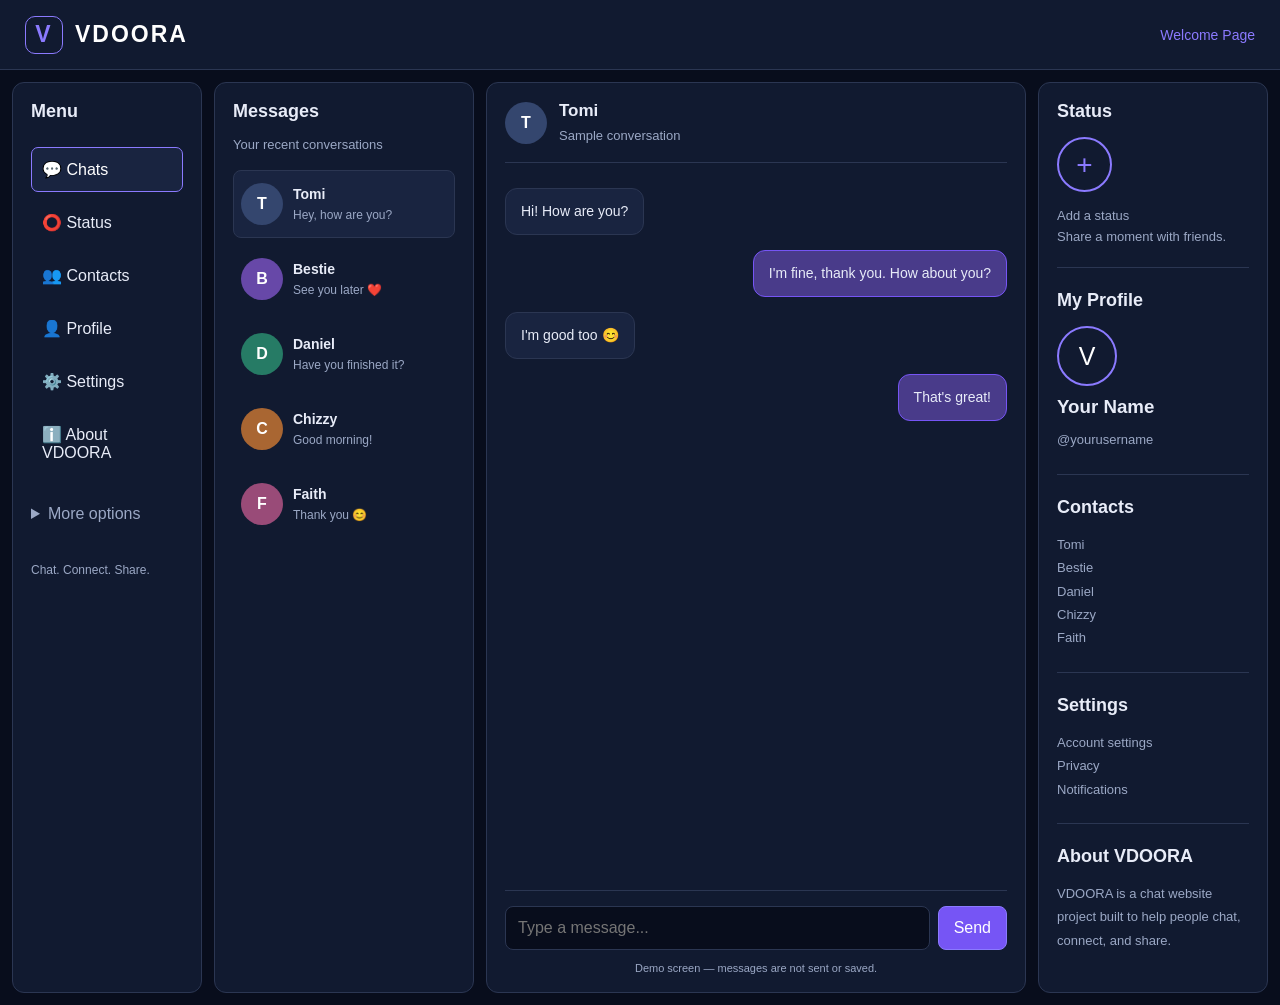
==== chat.html @ d21733e4 "add index.html" ====
<!DOCTYPE html>
<html lang="en">
<head>
  <meta charset="UTF-8">
  <meta name="viewport" content="width=device-width, initial-scale=1.0">
  <title>VDOORA | Chats</title>
  <link rel="stylesheet" href="style.css">
</head>
<body class="dashboard-page">

  <header class="topbar">
    <a href="index.html" class="brand">
      <span class="brand-icon">V</span>
      <span>VDOORA</span>
    </a>
    <a href="index.html" class="exit-link">Welcome Page</a>
  </header>

  <main class="dashboard">

    <aside class="sidebar">
      <h2>Menu</h2>
      <nav class="side-nav">
        <a class="active" href="chat.html">💬 Chats</a>
        <a href="#status">⭕ Status</a>
        <a href="#contacts">👥 Contacts</a>
        <a href="#profile">👤 Profile</a>
        <a href="#settings">⚙️ Settings</a>
        <a href="#about">ℹ️ About VDOORA</a>
      </nav>

      <details class="more-options">
        <summary>More options</summary>
        <a href="#settings">Settings</a>
        <a href="#about">About VDOORA</a>
      </details>

      <p class="sidebar-footer">Chat. Connect. Share.</p>
    </aside>

    <section class="chat-list">
      <h2>Messages</h2>
      <p class="muted">Your recent conversations</p>

      <a class="contact active-contact" href="#conversation">
        <span class="avatar">T</span>
        <span class="contact-info">
          <strong>Tomi</strong>
          <small>Hey, how are you?</small>
        </span>
      </a>

      <a class="contact" href="#conversation">
        <span class="avatar purple">B</span>
        <span class="contact-info">
          <strong>Bestie</strong>
          <small>See you later ❤️</small>
        </span>
      </a>

      <a class="contact" href="#conversation">
        <span class="avatar green">D</span>
        <span class="contact-info">
          <strong>Daniel</strong>
          <small>Have you finished it?</small>
        </span>
      </a>

      <a class="contact" href="#conversation">
        <span class="avatar orange">C</span>
        <span class="contact-info">
          <strong>Chizzy</strong>
          <small>Good morning!</small>
        </span>
      </a>

      <a class="contact" href="#conversation">
        <span class="avatar pink">F</span>
        <span class="contact-info">
          <strong>Faith</strong>
          <small>Thank you 😊</small>
        </span>
      </a>
    </section>

    <section class="conversation" id="conversation">
      <header class="conversation-header">
        <span class="avatar">T</span>
        <div>
          <h2>Tomi</h2>
          <small class="muted">Sample conversation</small>
        </div>
      </header>

      <div class="messages">
        <p class="message received">Hi! How are you?</p>
        <p class="message sent">I'm fine, thank you. How about you?</p>
        <p class="message received">I'm good too 😊</p>
        <p class="message sent">That's great!</p>
      </div>

      <form class="message-form">
        <input type="text" placeholder="Type a message..." aria-label="Message">
        <button type="button"
          onclick="alert('Sending messages will be added later.')">
          Send
        </button>
      </form>
      <p class="demo-note">Demo screen — messages are not sent or saved.</p>
    </section>

    <aside class="info-panel">
      <section id="status">
        <h2>Status</h2>
        <div class="status-circle">+</div>
        <p>Add a status</p>
        <small class="muted">Share a moment with friends.</small>
      </section>

      <section id="profile">
        <h2>My Profile</h2>
        <div class="profile-avatar">V</div>
        <h3>Your Name</h3>
        <p class="muted">@yourusername</p>
      </section>

      <section id="contacts">
        <h2>Contacts</h2>
        <p>Tomi</p>
        <p>Bestie</p>
        <p>Daniel</p>
        <p>Chizzy</p>
        <p>Faith</p>
      </section>

      <section id="settings">
        <h2>Settings</h2>
        <p>Account settings</p>
        <p>Privacy</p>
        <p>Notifications</p>
      </section>

      <section id="about">
        <h2>About VDOORA</h2>
        <p>VDOORA is a chat website project built to help people chat, connect, and share.</p>
      </section>
    </aside>

  </main>
</body>
</html>
---- style.css ----
* {
  margin: 0;
  padding: 0;
  box-sizing: border-box;
}

:root {
  --background: #080d1c;
  --panel: #111a30;
  --panel-light: #192440;
  --purple: #8b7aff;
  --purple-dark: #7655f5;
  --white: #ffffff;
  --text: #e8ecf8;
  --muted: #9ba8c5;
  --border: #2b3652;
}

body {
  font-family: Arial, Helvetica, sans-serif;
  background: var(--background);
  color: var(--text);
}

a {
  color: var(--purple);
  text-decoration: none;
}

a:hover {
  color: var(--white);
}

button,
input {
  font: inherit;
}


.welcome-page {
  min-height: 100vh;
  display: flex;
  align-items: center;
  justify-content: center;
  padding: 25px;
  background:
    radial-gradient(circle at top, #25204e 0%, transparent 45%),
    var(--background);
}

.welcome-card {
  width: 100%;
  max-width: 480px;
  padding: 45px 30px;
  border: 1px solid var(--border);
  border-radius: 22px;
  background: var(--panel);
  text-align: center;
}

.welcome-icon {
  width: 75px;
  height: 75px;
  display: flex;
  align-items: center;
  justify-content: center;
  margin: 0 auto 15px;
  border: 2px solid var(--purple);
  border-radius: 22px;
  color: var(--white);
  font-size: 38px;
  font-weight: bold;
}

.welcome-logo {
  font-size: 36px;
  letter-spacing: 4px;
}

.welcome-tagline {
  color: var(--purple);
  margin: 10px 0 35px;
  letter-spacing: 2px;
}

.welcome-card h2 {
  font-size: 26px;
  margin-bottom: 15px;
}

.welcome-card > p:not(.welcome-tagline):not(.welcome-footer) {
  color: var(--muted);
  line-height: 1.7;
  margin-bottom: 25px;
}

.welcome-buttons {
  display: flex;
  flex-direction: column;
  gap: 15px;
  margin-top: 25px;
}

.primary-button,
.secondary-button {
  display: block;
  width: 100%;
  padding: 14px 18px;
  border: 1px solid var(--purple);
  border-radius: 9px;
  text-align: center;
  cursor: pointer;
  transition: 0.2s;
}

.primary-button {
  background: var(--purple-dark);
  color: var(--white);
}

.primary-button:hover {
  background: var(--purple);
  color: var(--white);
}

.secondary-button {
  background: transparent;
  color: var(--white);
}

.secondary-button:hover {
  background: var(--panel-light);
}

.welcome-footer {
  color: var(--muted);
  font-size: 13px;
  margin-top: 30px;
}


.auth-page {
  min-height: 100vh;
  display: flex;
  align-items: center;
  justify-content: center;
  padding: 25px;
  background:
    radial-gradient(circle at top, #25204e 0%, transparent 45%),
    var(--background);
}

.auth-card {
  width: 100%;
  max-width: 440px;
  padding: 35px;
  border: 1px solid var(--border);
  border-radius: 18px;
  background: var(--panel);
}

.back-link {
  display: inline-block;
  margin-bottom: 25px;
  font-size: 14px;
}

.auth-logo {
  text-align: center;
  font-size: 32px;
  letter-spacing: 3px;
  margin-bottom: 12px;
}

.auth-description {
  text-align: center;
  color: var(--muted);
  line-height: 1.6;
  margin-bottom: 25px;
}

.auth-card h2 {
  text-align: center;
  margin-bottom: 15px;
}

.auth-form {
  display: flex;
  flex-direction: column;
  gap: 12px;
}

.auth-form label {
  font-size: 14px;
  font-weight: bold;
  margin-top: 5px;
}

.auth-form input {
  width: 100%;
  padding: 13px;
  color: var(--white);
  background: var(--background);
  border: 1px solid var(--border);
  border-radius: 8px;
  outline: none;
}

.auth-form input:focus {
  border-color: var(--purple);
}

.auth-form input::placeholder {
  color: #7f8ba7;
}

.auth-form .primary-button {
  margin-top: 12px;
}

.auth-switch {
  text-align: center;
  color: var(--muted);
  font-size: 14px;
  line-height: 1.8;
  margin-top: 25px;
}

.forgot-row {
  text-align: right;
  font-size: 14px;
  margin: 3px 0;
}

/* =========================
   DASHBOARD TOP BAR
========================= */

.dashboard-page {
  min-height: 100vh;
}

.topbar {
  min-height: 70px;
  padding: 15px 25px;
  display: flex;
  align-items: center;
  justify-content: space-between;
  gap: 15px;
  background: var(--panel);
  border-bottom: 1px solid var(--border);
}

.brand {
  display: flex;
  align-items: center;
  gap: 12px;
  color: var(--white);
  font-size: 23px;
  font-weight: bold;
  letter-spacing: 2px;
}

.brand-icon {
  display: flex;
  width: 38px;
  height: 38px;
  align-items: center;
  justify-content: center;
  border: 1px solid var(--purple);
  border-radius: 10px;
  color: var(--purple);
}

.exit-link {
  font-size: 14px;
}

/* =========================
   DASHBOARD LAYOUT
========================= */

.dashboard {
  display: grid;
  grid-template-columns: 190px 260px minmax(250px, 1fr) 230px;
  gap: 12px;
  padding: 12px;
  min-height: calc(100vh - 70px);
}

.sidebar,
.chat-list,
.conversation,
.info-panel {
  min-width: 0;
  background: var(--panel);
  border: 1px solid var(--border);
  border-radius: 12px;
  padding: 18px;
}

.sidebar h2,
.chat-list h2,
.info-panel h2 {
  font-size: 18px;
  margin-bottom: 15px;
}

.side-nav {
  display: flex;
  flex-direction: column;
  gap: 8px;
  margin-top: 25px;
}

.side-nav a {
  padding: 12px 10px;
  border: 1px solid transparent;
  border-radius: 7px;
  color: var(--text);
}

.side-nav a:hover,
.side-nav a.active {
  background: var(--panel-light);
  border-color: var(--purple);
  color: var(--white);
}

.more-options {
  margin-top: 20px;
  color: var(--muted);
}

.more-options summary {
  cursor: pointer;
  padding: 10px 0;
}

.more-options a {
  display: block;
  padding: 9px;
}

.sidebar-footer {
  color: var(--muted);
  font-size: 12px;
  margin-top: 30px;
}

.muted {
  color: var(--muted);
  font-size: 13px;
}

.chat-list > .muted {
  margin-bottom: 18px;
}


.contact {
  display: flex;
  align-items: center;
  gap: 10px;
  padding: 12px 7px;
  margin-bottom: 7px;
  border: 1px solid transparent;
  border-radius: 8px;
  color: var(--text);
}

.contact:hover,
.active-contact {
  background: var(--panel-light);
  border-color: var(--border);
}

.avatar {
  flex-shrink: 0;
  display: flex;
  align-items: center;
  justify-content: center;
  width: 42px;
  height: 42px;
  border-radius: 50%;
  background: #34466e;
  color: var(--white);
  font-weight: bold;
}

.purple {
  background: #6748a8;
}

.green {
  background: #267b65;
}

.orange {
  background: #a96632;
}

.pink {
  background: #994b78;
}

.contact-info {
  min-width: 0;
  display: flex;
  flex-direction: column;
  gap: 6px;
}

.contact-info strong {
  font-size: 14px;
}

.contact-info small {
  overflow: hidden;
  white-space: nowrap;
  text-overflow: ellipsis;
  color: var(--muted);
  font-size: 12px;
}



.conversation {
  display: flex;
  flex-direction: column;
  min-height: 550px;
}

.conversation-header {
  display: flex;
  align-items: center;
  gap: 12px;
  padding-bottom: 18px;
  border-bottom: 1px solid var(--border);
}

.conversation-header h2 {
  font-size: 17px;
  margin-bottom: 5px;
}

.messages {
  flex: 1;
  display: flex;
  flex-direction: column;
  gap: 15px;
  padding: 25px 0;
}

.message {
  max-width: 82%;
  width: fit-content;
  padding: 12px 15px;
  border: 1px solid var(--border);
  border-radius: 12px;
  font-size: 14px;
  line-height: 1.5;
}

.received {
  align-self: flex-start;
  background: var(--panel-light);
}

.sent {
  align-self: flex-end;
  background: #493b8a;
  border-color: var(--purple-dark);
}

.message-form {
  display: flex;
  gap: 8px;
  padding-top: 15px;
  border-top: 1px solid var(--border);
}

.message-form input {
  min-width: 0;
  flex: 1;
  padding: 12px;
  color: var(--white);
  background: var(--background);
  border: 1px solid var(--border);
  border-radius: 8px;
}

.message-form button {
  padding: 12px 15px;
  background: var(--purple-dark);
  color: var(--white);
  border: 1px solid var(--purple);
  border-radius: 8px;
  cursor: pointer;
}

.demo-note {
  color: var(--muted);
  font-size: 11px;
  text-align: center;
  margin-top: 12px;
}


.info-panel section {
  padding-bottom: 22px;
  margin-bottom: 22px;
  border-bottom: 1px solid var(--border);
  scroll-margin-top: 20px;
}

.info-panel section:last-child {
  border-bottom: none;
  margin-bottom: 0;
}

.info-panel h3 {
  margin: 10px 0;
}

.info-panel p {
  color: var(--muted);
  font-size: 13px;
  line-height: 1.8;
}

.status-circle {
  width: 55px;
  height: 55px;
  display: flex;
  align-items: center;
  justify-content: center;
  margin: 12px 0;
  border: 2px solid var(--purple);
  border-radius: 50%;
  color: var(--purple);
  font-size: 28px;
}

.profile-avatar {
  width: 60px;
  height: 60px;
  display: flex;
  align-items: center;
  justify-content: center;
  border: 2px solid var(--purple);
  border-radius: 50%;
  color: var(--white);
  font-size: 25px;
}


@media (max-width: 1100px) {
  .dashboard {
    grid-template-columns: 170px 240px minmax(250px, 1fr);
  }

  .info-panel {
    grid-column: 1 / -1;
    display: grid;
    grid-template-columns: repeat(2, minmax(0, 1fr));
    gap: 20px;
  }

  .info-panel section {
    margin: 0;
  }
}

@media (max-width: 700px) {
  .welcome-card {
    padding: 35px 22px;
  }

  .welcome-logo {
    font-size: 29px;
  }

  .auth-card {
    padding: 25px 20px;
  }

  .topbar {
    padding: 13px;
  }

  .brand {
    font-size: 19px;
  }

  .dashboard {
    grid-template-columns: 1fr;
    padding: 8px;
  }

  .sidebar,
  .chat-list,
  .conversation,
  .info-panel {
    padding: 15px;
  }

  .side-nav {
    display: grid;
    grid-template-columns: repeat(2, minmax(0, 1fr));
    gap: 7px;
    margin-top: 15px;
  }

  .side-nav a {
    font-size: 13px;
  }

  .sidebar-footer {
    margin-top: 15px;
  }

  .conversation {
    min-height: 450px;
  }

  .info-panel {
    grid-template-columns: 1fr;
  }
}
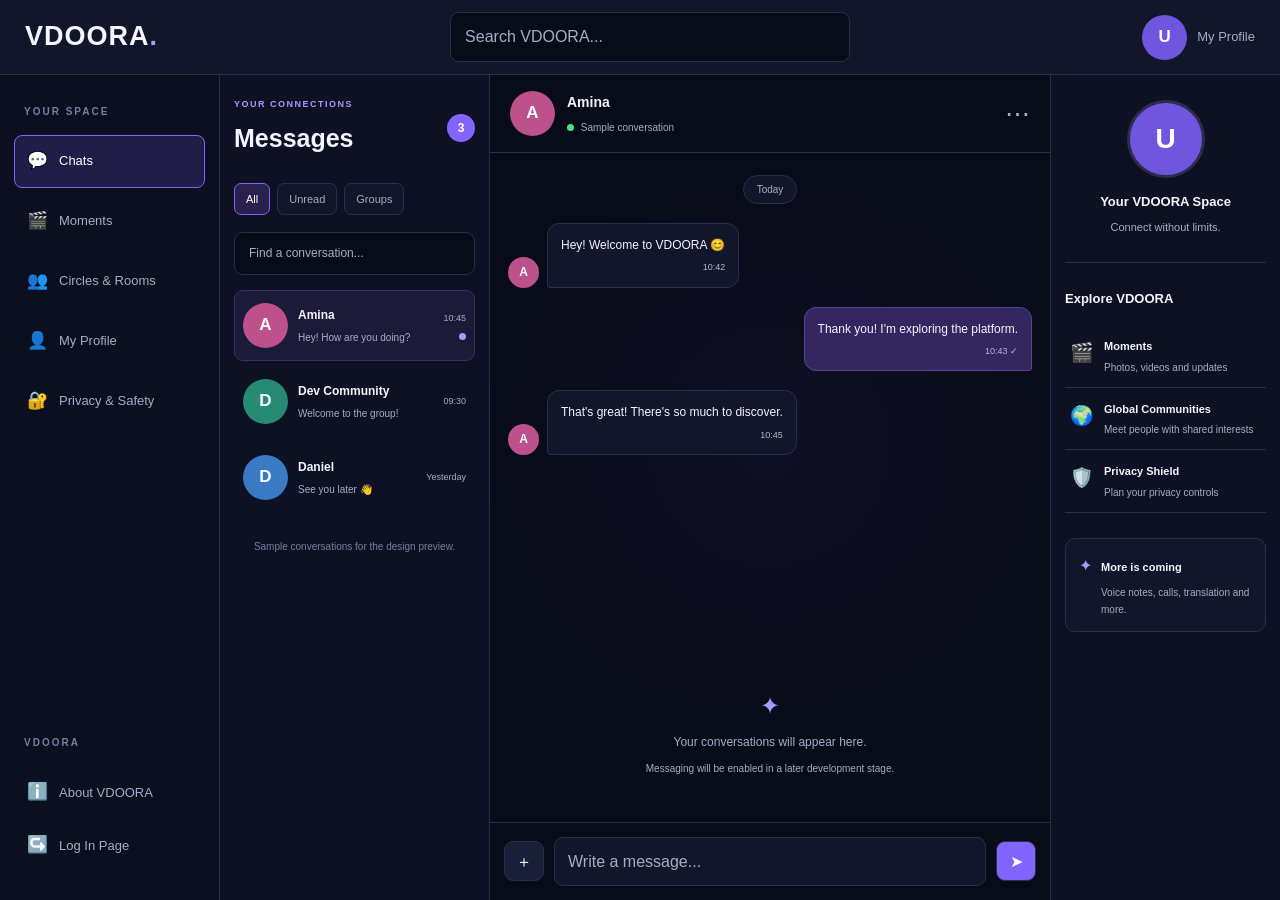
==== commit 3736a8dd: "add index.html" ====
--- a/chat.html
+++ b/chat.html
@@ -1,151 +1,222 @@
 <!DOCTYPE html>
 <html lang="en">
 <head>
-  <meta charset="UTF-8">
-  <meta name="viewport" content="width=device-width, initial-scale=1.0">
-  <title>VDOORA | Chats</title>
-  <link rel="stylesheet" href="style.css">
+    <meta charset="UTF-8">
+    <meta name="viewport" content="width=device-width, initial-scale=1.0">
+    <title>VDOORA | Dashboard</title>
+    <link rel="stylesheet" href="style.css">
 </head>
 <body class="dashboard-page">
 
-  <header class="topbar">
-    <a href="index.html" class="brand">
-      <span class="brand-icon">V</span>
-      <span>VDOORA</span>
-    </a>
-    <a href="index.html" class="exit-link">Welcome Page</a>
-  </header>
-
-  <main class="dashboard">
-
-    <aside class="sidebar">
-      <h2>Menu</h2>
-      <nav class="side-nav">
-        <a class="active" href="chat.html">💬 Chats</a>
-        <a href="#status">⭕ Status</a>
-        <a href="#contacts">👥 Contacts</a>
-        <a href="#profile">👤 Profile</a>
-        <a href="#settings">⚙️ Settings</a>
-        <a href="#about">ℹ️ About VDOORA</a>
-      </nav>
-
-      <details class="more-options">
-        <summary>More options</summary>
-        <a href="#settings">Settings</a>
-        <a href="#about">About VDOORA</a>
-      </details>
-
-      <p class="sidebar-footer">Chat. Connect. Share.</p>
-    </aside>
-
-    <section class="chat-list">
-      <h2>Messages</h2>
-      <p class="muted">Your recent conversations</p>
-
-      <a class="contact active-contact" href="#conversation">
-        <span class="avatar">T</span>
-        <span class="contact-info">
-          <strong>Tomi</strong>
-          <small>Hey, how are you?</small>
-        </span>
-      </a>
-
-      <a class="contact" href="#conversation">
-        <span class="avatar purple">B</span>
-        <span class="contact-info">
-          <strong>Bestie</strong>
-          <small>See you later ❤️</small>
-        </span>
-      </a>
-
-      <a class="contact" href="#conversation">
-        <span class="avatar green">D</span>
-        <span class="contact-info">
-          <strong>Daniel</strong>
-          <small>Have you finished it?</small>
-        </span>
-      </a>
-
-      <a class="contact" href="#conversation">
-        <span class="avatar orange">C</span>
-        <span class="contact-info">
-          <strong>Chizzy</strong>
-          <small>Good morning!</small>
-        </span>
-      </a>
-
-      <a class="contact" href="#conversation">
-        <span class="avatar pink">F</span>
-        <span class="contact-info">
-          <strong>Faith</strong>
-          <small>Thank you 😊</small>
-        </span>
-      </a>
-    </section>
-
-    <section class="conversation" id="conversation">
-      <header class="conversation-header">
-        <span class="avatar">T</span>
-        <div>
-          <h2>Tomi</h2>
-          <small class="muted">Sample conversation</small>
+    <header class="dashboard-header">
+        <a href="index.html" class="logo">VDOORA<span>.</span></a>
+
+        <div class="dashboard-search">
+            <input type="search" placeholder="Search VDOORA..." aria-label="Search VDOORA">
         </div>
-      </header>
-
-      <div class="messages">
-        <p class="message received">Hi! How are you?</p>
-        <p class="message sent">I'm fine, thank you. How about you?</p>
-        <p class="message received">I'm good too 😊</p>
-        <p class="message sent">That's great!</p>
-      </div>
-
-      <form class="message-form">
-        <input type="text" placeholder="Type a message..." aria-label="Message">
-        <button type="button"
-          onclick="alert('Sending messages will be added later.')">
-          Send
-        </button>
-      </form>
-      <p class="demo-note">Demo screen — messages are not sent or saved.</p>
-    </section>
-
-    <aside class="info-panel">
-      <section id="status">
-        <h2>Status</h2>
-        <div class="status-circle">+</div>
-        <p>Add a status</p>
-        <small class="muted">Share a moment with friends.</small>
-      </section>
-
-      <section id="profile">
-        <h2>My Profile</h2>
-        <div class="profile-avatar">V</div>
-        <h3>Your Name</h3>
-        <p class="muted">@yourusername</p>
-      </section>
-
-      <section id="contacts">
-        <h2>Contacts</h2>
-        <p>Tomi</p>
-        <p>Bestie</p>
-        <p>Daniel</p>
-        <p>Chizzy</p>
-        <p>Faith</p>
-      </section>
-
-      <section id="settings">
-        <h2>Settings</h2>
-        <p>Account settings</p>
-        <p>Privacy</p>
-        <p>Notifications</p>
-      </section>
-
-      <section id="about">
-        <h2>About VDOORA</h2>
-        <p>VDOORA is a chat website project built to help people chat, connect, and share.</p>
-      </section>
-    </aside>
-
-  </main>
+
+        <a href="profile.html" class="profile-shortcut">
+            <span class="avatar avatar-purple">U</span>
+            <span>My Profile</span>
+        </a>
+    </header>
+
+    <div class="dashboard-layout">
+
+        <aside class="sidebar">
+            <p class="sidebar-label">YOUR SPACE</p>
+
+            <nav class="sidebar-nav">
+                <a href="chat.html" class="sidebar-link active">
+                    <span>💬</span> Chats
+                </a>
+                <a href="moments.html" class="sidebar-link">
+                    <span>🎬</span> Moments
+                </a>
+                <a href="communities.html" class="sidebar-link">
+                    <span>👥</span> Circles & Rooms
+                </a>
+                <a href="profile.html" class="sidebar-link">
+                    <span>👤</span> My Profile
+                </a>
+                <a href="settings.html" class="sidebar-link">
+                    <span>🔐</span> Privacy & Safety
+                </a>
+            </nav>
+
+            <div class="sidebar-bottom">
+                <p class="sidebar-label">VDOORA</p>
+                <a href="index.html" class="sidebar-link">
+                    <span>ℹ️</span> About VDOORA
+                </a>
+                <a href="login.html" class="sidebar-link">
+                    <span>↪️</span> Log In Page
+                </a>
+            </div>
+        </aside>
+
+        <main class="chat-workspace">
+
+            <section class="chat-list-panel">
+                <div class="panel-heading">
+                    <div>
+                        <p class="eyebrow">YOUR CONNECTIONS</p>
+                        <h1>Messages</h1>
+                    </div>
+                    <span class="count-badge">3</span>
+                </div>
+
+                <div class="chat-filter">
+                    <a href="#all-chats" class="filter-active">All</a>
+                    <a href="#unread-chats">Unread</a>
+                    <a href="#groups">Groups</a>
+                </div>
+
+                <div class="chat-search">
+                    <input type="search" placeholder="Find a conversation..." aria-label="Find a conversation">
+                </div>
+
+                <div class="conversation-list" id="all-chats">
+
+                    <a href="#conversation-amina" class="conversation-item selected">
+                        <span class="avatar avatar-pink">A</span>
+                        <span class="conversation-details">
+                            <strong>Amina</strong>
+                            <span>Hey! How are you doing?</span>
+                        </span>
+                        <span class="conversation-meta">
+                            <small>10:45</small>
+                            <span class="unread-dot"></span>
+                        </span>
+                    </a>
+
+                    <a href="#conversation-devs" class="conversation-item" id="groups">
+                        <span class="avatar avatar-green">D</span>
+                        <span class="conversation-details">
+                            <strong>Dev Community</strong>
+                            <span>Welcome to the group!</span>
+                        </span>
+                        <span class="conversation-meta">
+                            <small>09:30</small>
+                        </span>
+                    </a>
+
+                    <a href="#conversation-daniel" class="conversation-item">
+                        <span class="avatar avatar-blue">D</span>
+                        <span class="conversation-details">
+                            <strong>Daniel</strong>
+                            <span>See you later 👋</span>
+                        </span>
+                        <span class="conversation-meta">
+                            <small>Yesterday</small>
+                        </span>
+                    </a>
+
+                </div>
+
+                <p class="demo-note">
+                    Sample conversations for the design preview.
+                </p>
+            </section>
+
+            <section class="conversation-panel" id="conversation-amina">
+
+                <header class="conversation-header">
+                    <span class="avatar avatar-pink">A</span>
+                    <div class="person-heading">
+                        <h2>Amina</h2>
+                        <p><span class="status-dot"></span> Sample conversation</p>
+                    </div>
+                    <span class="conversation-actions">⋯</span>
+                </header>
+
+                <div class="message-area">
+                    <div class="date-divider"><span>Today</span></div>
+
+                    <div class="message-row received">
+                        <span class="avatar avatar-pink small-avatar">A</span>
+                        <div class="message-content">
+                            <p>Hey! Welcome to VDOORA 😊</p>
+                            <small>10:42</small>
+                        </div>
+                    </div>
+
+                    <div class="message-row sent">
+                        <div class="message-content">
+                            <p>Thank you! I'm exploring the platform.</p>
+                            <small>10:43 ✓</small>
+                        </div>
+                    </div>
+
+                    <div class="message-row received">
+                        <span class="avatar avatar-pink small-avatar">A</span>
+                        <div class="message-content">
+                            <p>That's great! There's so much to discover.</p>
+                            <small>10:45</small>
+                        </div>
+                    </div>
+
+                    <div class="message-placeholder">
+                        <span>✦</span>
+                        <p>Your conversations will appear here.</p>
+                        <small>Messaging will be enabled in a later development stage.</small>
+                    </div>
+                </div>
+
+                <form class="message-composer">
+                    <button type="button" class="composer-icon" aria-label="Add attachment">＋</button>
+                    <input type="text" placeholder="Write a message..." aria-label="Write a message" disabled>
+                    <button type="button" class="send-button" disabled>➤</button>
+                </form>
+
+            </section>
+
+            <aside class="info-panel">
+                <div class="profile-preview">
+                    <span class="avatar avatar-purple large-avatar">U</span>
+                    <h2>Your VDOORA Space</h2>
+                    <p>Connect without limits.</p>
+                </div>
+
+                <div class="info-divider"></div>
+
+                <h3>Explore VDOORA</h3>
+
+                <a href="moments.html" class="explore-item">
+                    <span class="explore-icon">🎬</span>
+                    <span>
+                        <strong>Moments</strong>
+                        <small>Photos, videos and updates</small>
+                    </span>
+                </a>
+
+                <a href="communities.html" class="explore-item">
+                    <span class="explore-icon">🌍</span>
+                    <span>
+                        <strong>Global Communities</strong>
+                        <small>Meet people with shared interests</small>
+                    </span>
+                </a>
+
+                <a href="settings.html" class="explore-item">
+                    <span class="explore-icon">🛡️</span>
+                    <span>
+                        <strong>Privacy Shield</strong>
+                        <small>Plan your privacy controls</small>
+                    </span>
+                </a>
+
+                <div class="coming-soon">
+                    <span>✦</span>
+                    <div>
+                        <strong>More is coming</strong>
+                        <p>Voice notes, calls, translation and more.</p>
+                    </div>
+                </div>
+            </aside>
+
+        </main>
+    </div>
+<script src="script.js"></script>
 </body>
 </html>
--- a/style.css
+++ b/style.css
@@ -1,630 +1,2378 @@
+/* =========================
+   VDOORA - MAIN STYLESHEET
+   ========================= */
+
+:root {
+    --background: #080b18;
+    --surface: #11162a;
+    --surface-light: #191f38;
+    --primary: #8065ff;
+    --primary-light: #a99aff;
+    --text: #f5f5ff;
+    --muted: #a6adc8;
+    --border: #292f4b;
+    --success: #4ade80;
+}
+
 * {
-  margin: 0;
-  padding: 0;
-  box-sizing: border-box;
-}
-
-:root {
-  --background: #080d1c;
-  --panel: #111a30;
-  --panel-light: #192440;
-  --purple: #8b7aff;
-  --purple-dark: #7655f5;
-  --white: #ffffff;
-  --text: #e8ecf8;
-  --muted: #9ba8c5;
-  --border: #2b3652;
+    margin: 0;
+    padding: 0;
+    box-sizing: border-box;
+}
+
+html {
+    scroll-behavior: smooth;
+    scroll-padding-top: 90px;
 }
 
 body {
-  font-family: Arial, Helvetica, sans-serif;
-  background: var(--background);
-  color: var(--text);
+    font-family: Arial, Helvetica, sans-serif;
+    background: var(--background);
+    color: var(--text);
+    line-height: 1.7;
 }
 
 a {
-  color: var(--purple);
-  text-decoration: none;
-}
-
-a:hover {
-  color: var(--white);
+    color: inherit;
+    text-decoration: none;
 }
 
 button,
-input {
-  font: inherit;
-}
-
-
-.welcome-page {
-  min-height: 100vh;
-  display: flex;
-  align-items: center;
-  justify-content: center;
-  padding: 25px;
-  background:
-    radial-gradient(circle at top, #25204e 0%, transparent 45%),
-    var(--background);
-}
-
-.welcome-card {
-  width: 100%;
-  max-width: 480px;
-  padding: 45px 30px;
-  border: 1px solid var(--border);
-  border-radius: 22px;
-  background: var(--panel);
-  text-align: center;
-}
-
-.welcome-icon {
-  width: 75px;
-  height: 75px;
-  display: flex;
-  align-items: center;
-  justify-content: center;
-  margin: 0 auto 15px;
-  border: 2px solid var(--purple);
-  border-radius: 22px;
-  color: var(--white);
-  font-size: 38px;
-  font-weight: bold;
-}
-
-.welcome-logo {
-  font-size: 36px;
-  letter-spacing: 4px;
-}
-
-.welcome-tagline {
-  color: var(--purple);
-  margin: 10px 0 35px;
-  letter-spacing: 2px;
-}
-
-.welcome-card h2 {
-  font-size: 26px;
-  margin-bottom: 15px;
-}
-
-.welcome-card > p:not(.welcome-tagline):not(.welcome-footer) {
-  color: var(--muted);
-  line-height: 1.7;
-  margin-bottom: 25px;
-}
-
-.welcome-buttons {
-  display: flex;
-  flex-direction: column;
-  gap: 15px;
-  margin-top: 25px;
-}
-
-.primary-button,
-.secondary-button {
-  display: block;
-  width: 100%;
-  padding: 14px 18px;
-  border: 1px solid var(--purple);
-  border-radius: 9px;
-  text-align: center;
-  cursor: pointer;
-  transition: 0.2s;
-}
-
-.primary-button {
-  background: var(--purple-dark);
-  color: var(--white);
-}
-
-.primary-button:hover {
-  background: var(--purple);
-  color: var(--white);
-}
-
-.secondary-button {
-  background: transparent;
-  color: var(--white);
-}
-
-.secondary-button:hover {
-  background: var(--panel-light);
-}
-
-.welcome-footer {
-  color: var(--muted);
-  font-size: 13px;
-  margin-top: 30px;
-}
-
+input,
+select {
+    font: inherit;
+}
+
+.site-header {
+    width: 100%;
+    min-height: 78px;
+    padding: 16px 7%;
+    display: flex;
+    align-items: center;
+    justify-content: space-between;
+    gap: 24px;
+    background: rgba(8, 11, 24, 0.96);
+    border-bottom: 1px solid var(--border);
+}
+
+.logo {
+    font-size: 27px;
+    font-weight: 800;
+    letter-spacing: 1px;
+}
+
+.logo span {
+    color: var(--primary-light);
+}
+
+.main-nav,
+.header-actions {
+    display: flex;
+    align-items: center;
+    gap: 26px;
+}
+
+.main-nav a,
+.login-link {
+    color: var(--muted);
+    font-size: 14px;
+    transition: color 0.2s ease;
+}
+
+.main-nav a:hover,
+.login-link:hover {
+    color: var(--primary-light);
+}
+
+.btn {
+    display: inline-flex;
+    align-items: center;
+    justify-content: center;
+    padding: 12px 23px;
+    min-height: 46px;
+    border: 1px solid transparent;
+    border-radius: 9px;
+    font-weight: 700;
+    text-align: center;
+    transition: background 0.2s ease, border-color 0.2s ease;
+}
+
+.btn-primary {
+    background: var(--primary);
+    color: white;
+}
+
+.btn-primary:hover {
+    background: #6b50e8;
+}
+
+.btn-outline {
+    background: transparent;
+    color: var(--text);
+    border-color: var(--border);
+}
+
+.btn-outline:hover {
+    border-color: var(--primary-light);
+    background: var(--surface);
+}
+
+/* WELCOME HERO */
+
+.hero {
+    min-height: 590px;
+    padding: 100px 8% 90px;
+    display: flex;
+    flex-direction: column;
+    align-items: flex-start;
+    justify-content: center;
+    background:
+        radial-gradient(
+            circle at 80% 25%,
+            rgba(128, 101, 255, 0.19),
+            transparent 35%
+        ),
+        var(--background);
+}
+
+.eyebrow {
+    margin-bottom: 18px;
+    color: var(--primary-light);
+    font-size: 12px;
+    font-weight: 800;
+    letter-spacing: 3px;
+}
+
+.hero h1 {
+    max-width: 760px;
+    font-size: clamp(42px, 7vw, 76px);
+    line-height: 1.12;
+    letter-spacing: -2px;
+}
+
+.hero h1 span {
+    color: var(--primary-light);
+}
+
+.hero-text {
+    max-width: 580px;
+    margin-top: 25px;
+    color: var(--muted);
+    font-size: 17px;
+}
+
+.hero-actions {
+    display: flex;
+    flex-wrap: wrap;
+    gap: 14px;
+    margin-top: 30px;
+}
+
+.hero-note {
+    display: flex;
+    align-items: center;
+    gap: 10px;
+    margin-top: 35px;
+    color: var(--muted);
+    font-size: 13px;
+}
+
+.status-dot {
+    width: 9px;
+    height: 9px;
+    display: inline-block;
+    border-radius: 50%;
+    background: var(--success);
+}
+
+/* GENERAL SECTIONS */
+
+.section {
+    padding: 85px 7%;
+}
+
+.section-heading {
+    max-width: 700px;
+    margin: 0 auto 45px;
+    text-align: center;
+}
+
+.section-heading h2,
+.community-section h2,
+.about-section h2 {
+    margin-bottom: 16px;
+    font-size: clamp(28px, 4vw, 43px);
+    line-height: 1.25;
+}
+
+.section-heading > p:last-child,
+.community-section > p:not(.eyebrow),
+.about-section > p:not(.eyebrow) {
+    color: var(--muted);
+}
+
+/* FEATURE CARDS */
+
+.features {
+    background: #0c1021;
+}
+
+.feature-grid {
+    display: grid;
+    grid-template-columns: repeat(3, minmax(0, 1fr));
+    gap: 22px;
+}
+
+.feature-card {
+    padding: 28px;
+    background: var(--surface);
+    border: 1px solid var(--border);
+    border-radius: 14px;
+    transition: border-color 0.2s ease,
+                transform 0.2s ease;
+}
+
+.feature-card:hover {
+    border-color: var(--primary);
+    transform: translateY(-3px);
+}
+
+.feature-icon {
+    width: 55px;
+    height: 55px;
+    margin-bottom: 22px;
+    display: flex;
+    align-items: center;
+    justify-content: center;
+    background: var(--surface-light);
+    border: 1px solid var(--border);
+    border-radius: 12px;
+    font-size: 26px;
+}
+
+.feature-card h3 {
+    margin-bottom: 12px;
+    font-size: 20px;
+}
+
+.feature-card p {
+    margin-bottom: 20px;
+    color: var(--muted);
+    font-size: 14px;
+}
+
+.feature-card a {
+    color: var(--primary-light);
+    font-size: 14px;
+    font-weight: 700;
+}
+
+.feature-card a:hover {
+    color: white;
+}
+
+/* COMMUNITIES */
+
+.community-section {
+    text-align: center;
+    background:
+        radial-gradient(
+            circle at 50% 50%,
+            rgba(128, 101, 255, 0.13),
+            transparent 60%
+        );
+}
+
+.community-section > p:not(.eyebrow) {
+    max-width: 650px;
+    margin: 0 auto 28px;
+}
+
+/* ABOUT */
+
+.about-section {
+    text-align: center;
+    border-top: 1px solid var(--border);
+}
+
+.about-section > p:not(.eyebrow) {
+    max-width: 650px;
+    margin: 0 auto;
+}
+
+/* FINAL CALL TO ACTION */
+
+.final-cta {
+    margin: 30px 7% 70px;
+    padding: 60px 25px;
+    text-align: center;
+    background: var(--surface);
+    border: 1px solid var(--border);
+    border-radius: 18px;
+}
+
+.final-cta h2 {
+    margin-bottom: 12px;
+    font-size: clamp(25px, 4vw, 38px);
+}
+
+.final-cta p {
+    margin-bottom: 25px;
+    color: var(--muted);
+}
+
+/* FOOTER */
+
+.site-footer {
+    padding: 35px 7%;
+    display: flex;
+    flex-wrap: wrap;
+    align-items: center;
+    justify-content: space-between;
+    gap: 18px;
+    border-top: 1px solid var(--border);
+}
+
+.site-footer p {
+    color: var(--muted);
+    font-size: 13px;
+}
+
+/* RESPONSIVE DESIGN */
+
+@media (max-width: 900px) {
+    .site-header {
+        padding: 16px 5%;
+    }
+
+    .main-nav {
+        gap: 15px;
+    }
+
+    .feature-grid {
+        grid-template-columns: repeat(2, minmax(0, 1fr));
+    }
+
+    .hero {
+        padding-left: 6%;
+        padding-right: 6%;
+    }
+}
+
+@media (max-width: 600px) {
+    .site-header {
+        flex-wrap: wrap;
+        gap: 14px;
+    }
+
+    .logo {
+        font-size: 24px;
+    }
+
+    .main-nav {
+        order: 3;
+        width: 100%;
+        justify-content: space-between;
+        gap: 10px;
+    }
+
+    .main-nav a {
+        font-size: 12px;
+    }
+
+    .header-actions {
+        gap: 12px;
+    }
+
+    .header-actions .btn {
+        min-height: 40px;
+        padding: 9px 12px;
+        font-size: 12px;
+    }
+
+    .hero {
+        min-height: auto;
+        padding: 75px 6%;
+    }
+
+    .hero h1 {
+        letter-spacing: -1px;
+    }
+
+    .hero-text {
+        font-size: 15px;
+    }
+
+    .hero-actions {
+        width: 100%;
+    }
+
+    .hero-actions .btn {
+        flex: 1;
+        padding: 12px;
+    }
+
+    .section {
+        padding: 65px 6%;
+    }
+
+    .feature-grid {
+        grid-template-columns: 1fr;
+    }
+
+    .feature-card {
+        padding: 23px;
+    }
+
+    .final-cta {
+        margin: 20px 5% 45px;
+        padding: 40px 20px;
+    }
+
+    .site-footer {
+        flex-direction: column;
+        text-align: center;
+    }
+}
+/* =========================
+   VDOORA AUTHENTICATION PAGES
+   Signup, Login and Password Pages
+   ========================= */
 
 .auth-page {
-  min-height: 100vh;
-  display: flex;
-  align-items: center;
-  justify-content: center;
-  padding: 25px;
-  background:
-    radial-gradient(circle at top, #25204e 0%, transparent 45%),
-    var(--background);
+    min-height: 100vh;
+    background:
+        radial-gradient(
+            circle at 50% 20%,
+            rgba(128, 101, 255, 0.12),
+            transparent 45%
+        ),
+        var(--background);
+}
+
+.auth-container {
+    width: 100%;
+    padding: 55px 20px;
+    display: flex;
+    justify-content: center;
+    align-items: flex-start;
 }
 
 .auth-card {
-  width: 100%;
-  max-width: 440px;
-  padding: 35px;
-  border: 1px solid var(--border);
-  border-radius: 18px;
-  background: var(--panel);
-}
-
-.back-link {
-  display: inline-block;
-  margin-bottom: 25px;
-  font-size: 14px;
+    width: 100%;
+    max-width: 510px;
+    padding: 38px;
+    background: var(--surface);
+    border: 1px solid var(--border);
+    border-radius: 18px;
 }
 
 .auth-logo {
-  text-align: center;
-  font-size: 32px;
-  letter-spacing: 3px;
-  margin-bottom: 12px;
+    display: inline-block;
+    margin-bottom: 22px;
+}
+
+.auth-card .eyebrow {
+    margin-bottom: 10px;
+    font-size: 11px;
+}
+
+.auth-card h1 {
+    margin-bottom: 8px;
+    font-size: clamp(26px, 5vw, 34px);
+    line-height: 1.3;
 }
 
 .auth-description {
-  text-align: center;
-  color: var(--muted);
-  line-height: 1.6;
-  margin-bottom: 25px;
-}
-
-.auth-card h2 {
-  text-align: center;
-  margin-bottom: 15px;
-}
-
-.auth-form {
-  display: flex;
-  flex-direction: column;
-  gap: 12px;
-}
-
-.auth-form label {
-  font-size: 14px;
-  font-weight: bold;
-  margin-top: 5px;
-}
-
-.auth-form input {
-  width: 100%;
-  padding: 13px;
-  color: var(--white);
-  background: var(--background);
-  border: 1px solid var(--border);
-  border-radius: 8px;
-  outline: none;
-}
-
-.auth-form input:focus {
-  border-color: var(--purple);
-}
-
-.auth-form input::placeholder {
-  color: #7f8ba7;
-}
-
-.auth-form .primary-button {
-  margin-top: 12px;
+    margin-bottom: 28px;
+    color: var(--muted);
+    font-size: 14px;
+}
+
+.form-group {
+    margin-bottom: 19px;
+}
+
+.form-group label {
+    display: block;
+    margin-bottom: 8px;
+    color: var(--text);
+    font-size: 14px;
+    font-weight: 700;
+}
+
+.form-group input,
+.form-group select {
+    width: 100%;
+    min-height: 48px;
+    padding: 12px 14px;
+    color: var(--text);
+    background: var(--background);
+    border: 1px solid var(--border);
+    border-radius: 8px;
+    outline: none;
+}
+
+.form-group select {
+    cursor: pointer;
+}
+
+.form-group select option {
+    color: var(--text);
+    background: var(--surface);
+}
+
+.form-group input::placeholder {
+    color: #777f9f;
+}
+
+.form-group input:focus,
+.form-group select:focus {
+    border-color: var(--primary-light);
+}
+
+.form-group small {
+    display: block;
+    margin-top: 7px;
+    color: var(--muted);
+    font-size: 12px;
+}
+
+.checkbox-row {
+    display: flex;
+    align-items: flex-start;
+    gap: 10px;
+    margin: 17px 0;
+    color: var(--muted);
+    font-size: 13px;
+    cursor: pointer;
+}
+
+.checkbox-row input {
+    width: 16px;
+    height: 16px;
+    margin-top: 4px;
+    accent-color: var(--primary);
+    flex-shrink: 0;
+}
+
+.form-submit {
+    width: 100%;
+    margin-top: 12px;
+    border: none;
+    cursor: pointer;
 }
 
 .auth-switch {
-  text-align: center;
-  color: var(--muted);
-  font-size: 14px;
-  line-height: 1.8;
-  margin-top: 25px;
-}
-
-.forgot-row {
-  text-align: right;
-  font-size: 14px;
-  margin: 3px 0;
-}
-
+    margin-top: 25px;
+    color: var(--muted);
+    font-size: 14px;
+    text-align: center;
+}
+
+.auth-switch a {
+    color: var(--primary-light);
+    font-weight: 700;
+}
+
+.auth-switch a:hover {
+    color: white;
+}
+
+.auth-footer {
+    padding: 20px;
+    color: var(--muted);
+    font-size: 12px;
+    text-align: center;
+}
+
+/* LOGIN AND PASSWORD FORMS */
+
+.auth-card .forgot-link {
+    display: block;
+    margin-top: 8px;
+    color: var(--primary-light);
+    font-size: 13px;
+    text-align: right;
+}
+
+.auth-card .forgot-link:hover {
+    color: white;
+}
+
+/* MOBILE AUTHENTICATION DESIGN */
+
+@media (max-width: 600px) {
+    .auth-container {
+        padding: 28px 14px;
+    }
+
+    .auth-card {
+        padding: 25px 20px;
+        border-radius: 13px;
+    }
+
+    .auth-card h1 {
+        font-size: 27px;
+    }
+
+    .auth-page .site-header {
+        min-height: 65px;
+        padding: 14px 20px;
+    }
+}
+/* =================================
+   VDOORA DASHBOARD
+   ================================= */
+
+.dashboard-page {
+    min-height: 100vh;
+    overflow-x: hidden;
+    background: var(--background);
+}
+
+/* TOP HEADER */
+
+.dashboard-header {
+    min-height: 75px;
+    padding: 12px 25px;
+    display: flex;
+    align-items: center;
+    justify-content: space-between;
+    gap: 22px;
+    background: var(--surface);
+    border-bottom: 1px solid var(--border);
+}
+
+.dashboard-search {
+    width: min(400px, 40%);
+}
+
+.dashboard-search input,
+.chat-search input {
+    width: 100%;
+    min-height: 42px;
+    padding: 10px 14px;
+    color: var(--text);
+    background: var(--background);
+    border: 1px solid var(--border);
+    border-radius: 9px;
+    outline: none;
+}
+
+.dashboard-search input:focus,
+.chat-search input:focus {
+    border-color: var(--primary-light);
+}
+
+.dashboard-search input::placeholder,
+.chat-search input::placeholder {
+    color: var(--muted);
+}
+
+.profile-shortcut {
+    display: flex;
+    align-items: center;
+    gap: 10px;
+    color: var(--muted);
+    font-size: 13px;
+}
+
+/* AVATARS */
+
+.avatar {
+    width: 45px;
+    height: 45px;
+    flex-shrink: 0;
+    display: inline-flex;
+    align-items: center;
+    justify-content: center;
+    color: white;
+    font-size: 17px;
+    font-weight: 800;
+    border-radius: 50%;
+}
+
+.avatar-purple {
+    background: #7056df;
+}
+
+.avatar-pink {
+    background: #bd518b;
+}
+
+.avatar-green {
+    background: #278a72;
+}
+
+.avatar-blue {
+    background: #397ac4;
+}
+
+.small-avatar {
+    width: 31px;
+    height: 31px;
+    font-size: 12px;
+}
+
+.large-avatar {
+    width: 78px;
+    height: 78px;
+    font-size: 28px;
+    border: 3px solid var(--border);
+}
+
+/* MAIN LAYOUT */
+
+.dashboard-layout {
+    min-height: calc(100vh - 75px);
+    display: grid;
+    grid-template-columns: 220px minmax(0, 1fr);
+}
+
+/* SIDEBAR */
+
+.sidebar {
+    padding: 28px 14px;
+    display: flex;
+    flex-direction: column;
+    background: #0b0f20;
+    border-right: 1px solid var(--border);
+}
+
+.sidebar-label {
+    margin: 0 10px 15px;
+    color: #777f9f;
+    font-size: 10px;
+    font-weight: 800;
+    letter-spacing: 2px;
+}
+
+.sidebar-nav {
+    display: flex;
+    flex-direction: column;
+    gap: 7px;
+}
+
+.sidebar-link {
+    min-height: 45px;
+    padding: 11px 12px;
+    display: flex;
+    align-items: center;
+    gap: 11px;
+    color: var(--muted);
+    font-size: 13px;
+    border: 1px solid transparent;
+    border-radius: 8px;
+}
+
+.sidebar-link span {
+    font-size: 17px;
+}
+
+.sidebar-link:hover {
+    color: var(--text);
+    background: var(--surface);
+}
+
+.sidebar-link.active {
+    color: white;
+    background: rgba(128, 101, 255, 0.15);
+    border-color: rgba(128, 101, 255, 0.35);
+}
+
+.sidebar-bottom {
+    margin-top: auto;
+    padding-top: 35px;
+}
+
+/* WORKSPACE */
+
+.chat-workspace {
+    min-width: 0;
+    min-height: 650px;
+    display: grid;
+    grid-template-columns: 270px minmax(280px, 1fr) 230px;
+}
+
+/* CHAT LIST */
+
+.chat-list-panel {
+    min-width: 0;
+    padding: 22px 14px;
+    background: #0d1123;
+    border-right: 1px solid var(--border);
+}
+
+.panel-heading {
+    margin-bottom: 23px;
+    display: flex;
+    align-items: center;
+    justify-content: space-between;
+    gap: 10px;
+}
+
+.panel-heading .eyebrow {
+    margin-bottom: 5px;
+    font-size: 9px;
+    letter-spacing: 1.5px;
+}
+
+.panel-heading h1 {
+    font-size: 25px;
+}
+
+.count-badge {
+    width: 28px;
+    height: 28px;
+    display: inline-flex;
+    align-items: center;
+    justify-content: center;
+    color: white;
+    background: var(--primary);
+    border-radius: 50%;
+    font-size: 12px;
+    font-weight: 700;
+}
+
+.chat-filter {
+    margin-bottom: 17px;
+    display: flex;
+    gap: 7px;
+}
+
+.chat-filter a {
+    padding: 6px 11px;
+    color: var(--muted);
+    background: var(--surface);
+    border: 1px solid var(--border);
+    border-radius: 7px;
+    font-size: 11px;
+}
+
+.chat-filter a:hover,
+.chat-filter a.filter-active {
+    color: white;
+    background: #29204d;
+    border-color: var(--primary);
+}
+
+.chat-search {
+    margin-bottom: 15px;
+}
+
+.chat-search input {
+    min-height: 39px;
+    font-size: 12px;
+}
+
+.conversation-list {
+    display: flex;
+    flex-direction: column;
+    gap: 5px;
+}
+
+.conversation-item {
+    min-width: 0;
+    padding: 12px 8px;
+    display: flex;
+    align-items: center;
+    gap: 10px;
+    border: 1px solid transparent;
+    border-radius: 9px;
+}
+
+.conversation-item:hover {
+    background: var(--surface);
+}
+
+.conversation-item.selected {
+    background: #1b1a38;
+    border-color: #39305f;
+}
+
+.conversation-details {
+    min-width: 0;
+    flex: 1;
+    display: flex;
+    flex-direction: column;
+    gap: 3px;
+}
+
+.conversation-details strong {
+    overflow: hidden;
+    color: var(--text);
+    font-size: 12px;
+    text-overflow: ellipsis;
+    white-space: nowrap;
+}
+
+.conversation-details > span {
+    overflow: hidden;
+    color: var(--muted);
+    font-size: 10px;
+    text-overflow: ellipsis;
+    white-space: nowrap;
+}
+
+.conversation-meta {
+    display: flex;
+    flex-direction: column;
+    align-items: flex-end;
+    gap: 7px;
+}
+
+.conversation-meta small {
+    color: var(--muted);
+    font-size: 9px;
+}
+
+.unread-dot {
+    width: 7px;
+    height: 7px;
+    background: var(--primary-light);
+    border-radius: 50%;
+}
+
+.demo-note {
+    margin-top: 25px;
+    color: #777f9f;
+    font-size: 10px;
+    text-align: center;
+}
+
+/* CONVERSATION PANEL */
+
+.conversation-panel {
+    min-width: 0;
+    display: flex;
+    flex-direction: column;
+    background:
+        radial-gradient(
+            circle at 50% 45%,
+            rgba(128, 101, 255, 0.06),
+            transparent 55%
+        ),
+        var(--background);
+}
+
+.conversation-header {
+    min-height: 78px;
+    padding: 15px 20px;
+    display: flex;
+    align-items: center;
+    gap: 12px;
+    border-bottom: 1px solid var(--border);
+}
+
+.person-heading {
+    min-width: 0;
+    flex: 1;
+}
+
+.person-heading h2 {
+    font-size: 14px;
+}
+
+.person-heading p {
+    margin-top: 4px;
+    color: var(--muted);
+    font-size: 10px;
+}
+
+.person-heading .status-dot {
+    width: 7px;
+    height: 7px;
+    margin-right: 4px;
+}
+
+.conversation-actions {
+    color: var(--muted);
+    font-size: 25px;
+}
+
+.message-area {
+    min-height: 430px;
+    flex: 1;
+    padding: 22px 18px;
+    display: flex;
+    flex-direction: column;
+    gap: 19px;
+}
+
+.date-divider {
+    display: flex;
+    align-items: center;
+    justify-content: center;
+}
+
+.date-divider span {
+    padding: 5px 13px;
+    color: var(--muted);
+    background: var(--surface);
+    border: 1px solid var(--border);
+    border-radius: 20px;
+    font-size: 10px;
+}
+
+.message-row {
+    display: flex;
+    align-items: flex-end;
+    gap: 8px;
+}
+
+.message-row.sent {
+    justify-content: flex-end;
+}
+
+.message-content {
+    max-width: 82%;
+    padding: 11px 13px;
+    border: 1px solid var(--border);
+    border-radius: 12px;
+}
+
+.message-row.received .message-content {
+    background: var(--surface);
+    border-bottom-left-radius: 3px;
+}
+
+.message-row.sent .message-content {
+    background: #34265f;
+    border-color: #594394;
+    border-bottom-right-radius: 3px;
+}
+
+.message-content p {
+    font-size: 12px;
+    overflow-wrap: anywhere;
+}
+
+.message-content small {
+    display: block;
+    margin-top: 5px;
+    color: #b9b6d7;
+    font-size: 9px;
+    text-align: right;
+}
+
+.message-placeholder {
+    margin: auto 0 0;
+    padding: 20px 10px;
+    color: var(--muted);
+    text-align: center;
+}
+
+.message-placeholder > span {
+    color: var(--primary-light);
+    font-size: 24px;
+}
+
+.message-placeholder p {
+    margin-top: 5px;
+    font-size: 12px;
+}
+
+.message-placeholder small {
+    font-size: 10px;
+}
+
+.message-composer {
+    padding: 14px;
+    display: flex;
+    align-items: center;
+    gap: 10px;
+    border-top: 1px solid var(--border);
+}
+
+.message-composer input {
+    min-width: 0;
+    flex: 1;
+    min-height: 43px;
+    padding: 10px 13px;
+    color: var(--text);
+    background: var(--surface);
+    border: 1px solid var(--border);
+    border-radius: 9px;
+}
+
+.message-composer input::placeholder {
+    color: var(--muted);
+}
+
+.composer-icon,
+.send-button {
+    width: 40px;
+    height: 40px;
+    flex-shrink: 0;
+    color: white;
+    background: var(--surface-light);
+    border: 1px solid var(--border);
+    border-radius: 9px;
+}
+
+.send-button {
+    background: var(--primary);
+}
+
+.send-button:disabled,
+.message-composer input:disabled {
+    opacity: 0.6;
+    cursor: not-allowed;
+}
+
+/* RIGHT INFORMATION PANEL */
+
+.info-panel {
+    min-width: 0;
+    padding: 25px 14px;
+    background: #0d1123;
+    border-left: 1px solid var(--border);
+}
+
+.profile-preview {
+    display: flex;
+    flex-direction: column;
+    align-items: center;
+    text-align: center;
+}
+
+.profile-preview h2 {
+    margin-top: 13px;
+    font-size: 13px;
+}
+
+.profile-preview p {
+    margin-top: 5px;
+    color: var(--muted);
+    font-size: 11px;
+}
+
+.info-divider {
+    height: 1px;
+    margin: 25px 0;
+    background: var(--border);
+}
+
+.info-panel > h3 {
+    margin-bottom: 15px;
+    font-size: 13px;
+}
+
+.explore-item {
+    padding: 12px 5px;
+    display: flex;
+    align-items: flex-start;
+    gap: 10px;
+    border-bottom: 1px solid var(--border);
+}
+
+.explore-item:hover {
+    background: var(--surface);
+}
+
+.explore-icon {
+    font-size: 19px;
+}
+
+.explore-item > span:last-child {
+    min-width: 0;
+    display: flex;
+    flex-direction: column;
+    gap: 4px;
+}
+
+.explore-item strong {
+    font-size: 11px;
+}
+
+.explore-item small {
+    color: var(--muted);
+    font-size: 10px;
+    line-height: 1.5;
+}
+
+.coming-soon {
+    margin-top: 25px;
+    padding: 13px;
+    display: flex;
+    gap: 9px;
+    background: var(--surface);
+    border: 1px solid var(--border);
+    border-radius: 10px;
+}
+
+.coming-soon > span {
+    color: var(--primary-light);
+}
+
+.coming-soon strong {
+    font-size: 11px;
+}
+
+.coming-soon p {
+    margin-top: 5px;
+    color: var(--muted);
+    font-size: 10px;
+}
+
+/* TABLET */
+
+@media (max-width: 1200px) {
+    .chat-workspace {
+        grid-template-columns: 250px minmax(0, 1fr);
+    }
+
+    .info-panel {
+        display: none;
+    }
+}
+
+@media (max-width: 850px) {
+    .dashboard-layout {
+        grid-template-columns: 75px minmax(0, 1fr);
+    }
+
+    .sidebar {
+        padding: 22px 8px;
+    }
+
+    .sidebar-label {
+        margin: 0 0 15px;
+        overflow: hidden;
+        font-size: 8px;
+        text-align: center;
+    }
+
+    .sidebar-link {
+        justify-content: center;
+        padding: 12px 5px;
+        font-size: 0;
+    }
+
+    .sidebar-link span {
+        font-size: 20px;
+    }
+
+    .chat-workspace {
+        grid-template-columns: 220px minmax(0, 1fr);
+    }
+
+    .chat-list-panel {
+        padding: 18px 10px;
+    }
+}
+
+/* MOBILE PHONE */
+
+@media (max-width: 600px) {
+    .dashboard-header {
+        min-height: 65px;
+        padding: 10px 12px;
+        gap: 10px;
+    }
+
+    .dashboard-header .logo {
+        font-size: 21px;
+    }
+
+    .dashboard-search {
+        flex: 1;
+        width: auto;
+    }
+
+    .dashboard-search input {
+        min-height: 37px;
+        padding: 8px;
+        font-size: 11px;
+    }
+
+    .profile-shortcut {
+        gap: 0;
+    }
+
+    .profile-shortcut > span:last-child {
+        display: none;
+    }
+
+    .profile-shortcut .avatar {
+        width: 35px;
+        height: 35px;
+    }
+
+    .dashboard-layout {
+        display: block;
+    }
+
+    .sidebar {
+        padding: 8px;
+        border-right: none;
+        border-bottom: 1px solid var(--border);
+    }
+
+    .sidebar-label,
+    .sidebar-bottom {
+        display: none;
+    }
+
+    .sidebar-nav {
+        flex-direction: row;
+        justify-content: space-around;
+        gap: 3px;
+    }
+
+    .sidebar-link {
+        min-width: 0;
+        min-height: 43px;
+        flex: 1;
+        padding: 8px 3px;
+    }
+
+    .sidebar-link span {
+        font-size: 19px;
+    }
+
+    .chat-workspace {
+        min-height: calc(100vh - 125px);
+        grid-template-columns: 1fr;
+    }
+
+    .chat-list-panel {
+        padding: 17px 12px;
+        border-right: none;
+        border-bottom: 1px solid var(--border);
+    }
+
+    .panel-heading {
+        margin-bottom: 14px;
+    }
+
+    .panel-heading h1 {
+        font-size: 22px;
+    }
+
+    .chat-filter {
+        margin-bottom: 12px;
+    }
+
+    .conversation-list {
+        display: grid;
+        grid-template-columns: 1fr;
+    }
+
+    .conversation-item {
+        padding: 10px 8px;
+    }
+
+    .demo-note {
+        margin-top: 12px;
+    }
+
+    .conversation-panel {
+        min-height: 520px;
+    }
+
+    .message-area {
+        min-height: 360px;
+        padding: 18px 12px;
+    }
+
+    .conversation-header {
+        padding: 12px;
+    }
+
+    .message-composer {
+        padding: 10px;
+    }
+
+    .composer-icon,
+    .send-button {
+        width: 36px;
+        height: 38px;
+    }
+}
 /* =========================
-   DASHBOARD TOP BAR
+   VDOORA MOMENTS PAGE
 ========================= */
 
-.dashboard-page {
-  min-height: 100vh;
-}
-
-.topbar {
-  min-height: 70px;
-  padding: 15px 25px;
-  display: flex;
-  align-items: center;
-  justify-content: space-between;
-  gap: 15px;
-  background: var(--panel);
-  border-bottom: 1px solid var(--border);
-}
-
-.brand {
-  display: flex;
-  align-items: center;
-  gap: 12px;
-  color: var(--white);
-  font-size: 23px;
-  font-weight: bold;
-  letter-spacing: 2px;
-}
-
-.brand-icon {
-  display: flex;
-  width: 38px;
-  height: 38px;
-  align-items: center;
-  justify-content: center;
-  border: 1px solid var(--purple);
-  border-radius: 10px;
-  color: var(--purple);
-}
-
-.exit-link {
-  font-size: 14px;
-}
-
+.moments-main {
+    width: 100%;
+    max-width: 950px;
+    margin: 0 auto;
+    padding: 30px;
+}
+
+.moments-heading {
+    margin-bottom: 25px;
+}
+
+.moments-heading h1 {
+    font-size: 30px;
+    margin-bottom: 8px;
+}
+
+.moments-heading p {
+    color: var(--muted);
+    line-height: 1.6;
+}
+
+.create-moment-card {
+    display: flex;
+    align-items: center;
+    gap: 15px;
+    padding: 20px;
+    margin-bottom: 30px;
+    background: var(--surface);
+    border: 1px solid var(--border);
+    border-radius: 18px;
+}
+
+.create-moment-icon {
+    width: 55px;
+    height: 55px;
+    display: flex;
+    align-items: center;
+    justify-content: center;
+    border: 1px solid var(--primary);
+    border-radius: 50%;
+    color: var(--primary-light);
+    font-size: 28px;
+}
+
+.create-moment-text {
+    flex: 1;
+}
+
+.create-moment-text h3 {
+    margin-bottom: 6px;
+}
+
+.create-moment-text p {
+    color: var(--muted);
+    font-size: 13px;
+    line-height: 1.5;
+}
+
+.status-section,
+.moments-section {
+    margin-bottom: 35px;
+}
+
+.moments-section-heading {
+    margin-bottom: 18px;
+    font-size: 19px;
+}
+
+.status-list {
+    display: grid;
+    grid-template-columns: repeat(4, minmax(0, 1fr));
+    gap: 15px;
+}
+
+.status-card {
+    min-height: 150px;
+    display: flex;
+    flex-direction: column;
+    align-items: center;
+    justify-content: center;
+    gap: 12px;
+    padding: 18px 10px;
+    text-align: center;
+    background: var(--surface);
+    border: 1px solid var(--border);
+    border-radius: 18px;
+}
+
+.status-avatar {
+    width: 62px;
+    height: 62px;
+    display: flex;
+    align-items: center;
+    justify-content: center;
+    border: 3px solid var(--primary);
+    border-radius: 50%;
+    color: white;
+    font-size: 22px;
+    font-weight: bold;
+}
+
+.status-purple {
+    background: #5541a8;
+}
+
+.status-pink {
+    background: #a13d76;
+}
+
+.status-blue {
+    background: #315da5;
+}
+
+.status-green {
+    background: #26795b;
+}
+
+.status-plus {
+    border-style: dashed;
+    background: var(--surface-light);
+    font-size: 30px;
+}
+
+.status-card p {
+    font-size: 13px;
+    overflow-wrap: anywhere;
+}
+
+.moment-feed {
+    display: flex;
+    flex-direction: column;
+    gap: 25px;
+}
+
+.moment-post {
+    overflow: hidden;
+    background: var(--surface);
+    border: 1px solid var(--border);
+    border-radius: 20px;
+}
+
+.moment-post-header {
+    display: flex;
+    align-items: center;
+    gap: 12px;
+    padding: 18px;
+}
+
+.moment-post-header .avatar {
+    flex-shrink: 0;
+}
+
+.moment-post-header h3 {
+    font-size: 15px;
+    margin-bottom: 5px;
+}
+
+.moment-post-header p {
+    color: var(--muted);
+    font-size: 12px;
+}
+
+.post-menu {
+    margin-left: auto;
+    color: var(--muted);
+    font-size: 22px;
+}
+
+.moment-visual {
+    min-height: 280px;
+    display: flex;
+    flex-direction: column;
+    align-items: center;
+    justify-content: center;
+    gap: 12px;
+    padding: 30px;
+    text-align: center;
+    color: white;
+}
+
+.moment-visual h2 {
+    font-size: 27px;
+}
+
+.moment-visual p {
+    max-width: 350px;
+    line-height: 1.7;
+}
+
+.moment-visual-one {
+    background: linear-gradient(135deg, #36236d, #8652c7, #e078a0);
+}
+
+.moment-visual-two {
+    background: linear-gradient(135deg, #123b55, #276f82, #56a58b);
+}
+
+.coming-label {
+    padding: 7px 12px;
+    border: 1px solid rgba(255, 255, 255, 0.45);
+    border-radius: 20px;
+    font-size: 11px;
+    letter-spacing: 1px;
+}
+
+.moment-post-footer {
+    display: flex;
+    flex-wrap: wrap;
+    gap: 10px;
+    padding: 16px 18px;
+    border-top: 1px solid var(--border);
+}
+
+.moment-post-footer span {
+    padding: 8px 12px;
+    color: var(--muted);
+    border: 1px solid var(--border);
+    border-radius: 20px;
+    font-size: 13px;
+}
+
+@media (max-width: 850px) {
+    .moments-main {
+        padding: 22px;
+    }
+
+    .status-list {
+        grid-template-columns: repeat(2, minmax(0, 1fr));
+    }
+}
+
+@media (max-width: 500px) {
+    .moments-main {
+        padding: 16px;
+    }
+
+    .moments-heading h1 {
+        font-size: 25px;
+    }
+
+    .create-moment-card {
+        align-items: flex-start;
+        padding: 15px;
+    }
+
+    .status-card {
+        min-height: 130px;
+    }
+
+    .moment-visual {
+        min-height: 230px;
+        padding: 20px;
+    }
+
+    .moment-visual h2 {
+        font-size: 23px;
+    }
+}
 /* =========================
-   DASHBOARD LAYOUT
+   VDOORA COMMUNITIES PAGE
 ========================= */
 
-.dashboard {
-  display: grid;
-  grid-template-columns: 190px 260px minmax(250px, 1fr) 230px;
-  gap: 12px;
-  padding: 12px;
-  min-height: calc(100vh - 70px);
-}
-
-.sidebar,
-.chat-list,
-.conversation,
-.info-panel {
-  min-width: 0;
-  background: var(--panel);
-  border: 1px solid var(--border);
-  border-radius: 12px;
-  padding: 18px;
-}
-
-.sidebar h2,
-.chat-list h2,
-.info-panel h2 {
-  font-size: 18px;
-  margin-bottom: 15px;
-}
-
-.side-nav {
-  display: flex;
-  flex-direction: column;
-  gap: 8px;
-  margin-top: 25px;
-}
-
-.side-nav a {
-  padding: 12px 10px;
-  border: 1px solid transparent;
-  border-radius: 7px;
-  color: var(--text);
-}
-
-.side-nav a:hover,
-.side-nav a.active {
-  background: var(--panel-light);
-  border-color: var(--purple);
-  color: var(--white);
-}
-
-.more-options {
-  margin-top: 20px;
-  color: var(--muted);
-}
-
-.more-options summary {
-  cursor: pointer;
-  padding: 10px 0;
-}
-
-.more-options a {
-  display: block;
-  padding: 9px;
-}
-
-.sidebar-footer {
-  color: var(--muted);
-  font-size: 12px;
-  margin-top: 30px;
-}
-
-.muted {
-  color: var(--muted);
-  font-size: 13px;
-}
-
-.chat-list > .muted {
-  margin-bottom: 18px;
-}
-
-
-.contact {
-  display: flex;
-  align-items: center;
-  gap: 10px;
-  padding: 12px 7px;
-  margin-bottom: 7px;
-  border: 1px solid transparent;
-  border-radius: 8px;
-  color: var(--text);
-}
-
-.contact:hover,
-.active-contact {
-  background: var(--panel-light);
-  border-color: var(--border);
-}
-
-.avatar {
-  flex-shrink: 0;
-  display: flex;
-  align-items: center;
-  justify-content: center;
-  width: 42px;
-  height: 42px;
-  border-radius: 50%;
-  background: #34466e;
-  color: var(--white);
-  font-weight: bold;
-}
-
-.purple {
-  background: #6748a8;
-}
-
-.green {
-  background: #267b65;
-}
-
-.orange {
-  background: #a96632;
-}
-
-.pink {
-  background: #994b78;
-}
-
-.contact-info {
-  min-width: 0;
-  display: flex;
-  flex-direction: column;
-  gap: 6px;
-}
-
-.contact-info strong {
-  font-size: 14px;
-}
-
-.contact-info small {
-  overflow: hidden;
-  white-space: nowrap;
-  text-overflow: ellipsis;
-  color: var(--muted);
-  font-size: 12px;
-}
-
-
-
-.conversation {
-  display: flex;
-  flex-direction: column;
-  min-height: 550px;
-}
-
-.conversation-header {
-  display: flex;
-  align-items: center;
-  gap: 12px;
-  padding-bottom: 18px;
-  border-bottom: 1px solid var(--border);
-}
-
-.conversation-header h2 {
-  font-size: 17px;
-  margin-bottom: 5px;
-}
-
-.messages {
-  flex: 1;
-  display: flex;
-  flex-direction: column;
-  gap: 15px;
-  padding: 25px 0;
-}
-
-.message {
-  max-width: 82%;
-  width: fit-content;
-  padding: 12px 15px;
-  border: 1px solid var(--border);
-  border-radius: 12px;
-  font-size: 14px;
-  line-height: 1.5;
-}
-
-.received {
-  align-self: flex-start;
-  background: var(--panel-light);
-}
-
-.sent {
-  align-self: flex-end;
-  background: #493b8a;
-  border-color: var(--purple-dark);
-}
-
-.message-form {
-  display: flex;
-  gap: 8px;
-  padding-top: 15px;
-  border-top: 1px solid var(--border);
-}
-
-.message-form input {
-  min-width: 0;
-  flex: 1;
-  padding: 12px;
-  color: var(--white);
-  background: var(--background);
-  border: 1px solid var(--border);
-  border-radius: 8px;
-}
-
-.message-form button {
-  padding: 12px 15px;
-  background: var(--purple-dark);
-  color: var(--white);
-  border: 1px solid var(--purple);
-  border-radius: 8px;
-  cursor: pointer;
-}
-
-.demo-note {
-  color: var(--muted);
-  font-size: 11px;
-  text-align: center;
-  margin-top: 12px;
-}
-
-
-.info-panel section {
-  padding-bottom: 22px;
-  margin-bottom: 22px;
-  border-bottom: 1px solid var(--border);
-  scroll-margin-top: 20px;
-}
-
-.info-panel section:last-child {
-  border-bottom: none;
-  margin-bottom: 0;
-}
-
-.info-panel h3 {
-  margin: 10px 0;
-}
-
-.info-panel p {
-  color: var(--muted);
-  font-size: 13px;
-  line-height: 1.8;
-}
-
-.status-circle {
-  width: 55px;
-  height: 55px;
-  display: flex;
-  align-items: center;
-  justify-content: center;
-  margin: 12px 0;
-  border: 2px solid var(--purple);
-  border-radius: 50%;
-  color: var(--purple);
-  font-size: 28px;
-}
-
-.profile-avatar {
-  width: 60px;
-  height: 60px;
-  display: flex;
-  align-items: center;
-  justify-content: center;
-  border: 2px solid var(--purple);
-  border-radius: 50%;
-  color: var(--white);
-  font-size: 25px;
-}
-
+.communities-main {
+    flex: 1;
+    min-width: 0;
+    max-width: 1100px;
+    margin: 0 auto;
+    padding: 30px;
+}
+
+.communities-heading {
+    margin-bottom: 28px;
+}
+
+.communities-heading .section-label {
+    margin-bottom: 10px;
+    color: var(--primary-light);
+    font-size: 12px;
+    font-weight: bold;
+    letter-spacing: 2px;
+}
+
+.communities-heading h1 {
+    margin-bottom: 12px;
+    font-size: 30px;
+}
+
+.communities-heading > p:last-child {
+    max-width: 650px;
+    color: var(--muted);
+    line-height: 1.8;
+}
+
+.community-feature {
+    display: flex;
+    align-items: center;
+    justify-content: space-between;
+    gap: 25px;
+    padding: 30px;
+    margin-bottom: 35px;
+    background: linear-gradient(135deg, #211943, #30245c, #17233f);
+    border: 1px solid var(--border);
+    border-radius: 22px;
+}
+
+.community-feature > div:first-child {
+    max-width: 600px;
+}
+
+.community-feature h2 {
+    margin: 18px 0 12px;
+    font-size: 30px;
+}
+
+.community-feature p {
+    color: #d0cbe8;
+    line-height: 1.8;
+}
+
+.community-feature-icon {
+    font-size: 75px;
+    flex-shrink: 0;
+}
+
+.community-section {
+    margin-bottom: 38px;
+}
+
+.community-grid {
+    display: grid;
+    grid-template-columns: repeat(3, minmax(0, 1fr));
+    gap: 18px;
+}
+
+.community-card {
+    padding: 22px;
+    background: var(--surface);
+    border: 1px solid var(--border);
+    border-radius: 18px;
+    transition: border-color 0.2s ease;
+}
+
+.community-card:hover {
+    border-color: var(--primary);
+}
+
+.community-icon {
+    width: 55px;
+    height: 55px;
+    display: flex;
+    align-items: center;
+    justify-content: center;
+    margin-bottom: 18px;
+    border: 1px solid var(--border);
+    border-radius: 16px;
+    font-size: 27px;
+}
+
+.community-purple {
+    background: #33275d;
+}
+
+.community-pink {
+    background: #4b2547;
+}
+
+.community-blue {
+    background: #203d62;
+}
+
+.community-green {
+    background: #1d493c;
+}
+
+.community-orange {
+    background: #563b28;
+}
+
+.community-teal {
+    background: #204b50;
+}
+
+.community-card h3 {
+    margin-bottom: 10px;
+    font-size: 17px;
+}
+
+.community-card p {
+    min-height: 65px;
+    margin-bottom: 18px;
+    color: var(--muted);
+    font-size: 13px;
+    line-height: 1.8;
+}
+
+.community-tag {
+    display: inline-block;
+    padding: 7px 11px;
+    color: var(--primary-light);
+    background: rgba(128, 101, 255, 0.12);
+    border: 1px solid rgba(128, 101, 255, 0.3);
+    border-radius: 20px;
+    font-size: 11px;
+}
+
+.community-empty {
+    padding: 35px 25px;
+    text-align: center;
+    background: var(--surface);
+    border: 1px dashed var(--border);
+    border-radius: 20px;
+}
+
+.community-empty > div {
+    margin-bottom: 15px;
+    font-size: 45px;
+}
+
+.community-empty h3 {
+    margin-bottom: 12px;
+}
+
+.community-empty p {
+    max-width: 500px;
+    margin: 0 auto;
+    color: var(--muted);
+    font-size: 14px;
+    line-height: 1.8;
+}
 
 @media (max-width: 1100px) {
-  .dashboard {
-    grid-template-columns: 170px 240px minmax(250px, 1fr);
-  }
-
-  .info-panel {
-    grid-column: 1 / -1;
+    .community-grid {
+        grid-template-columns: repeat(2, minmax(0, 1fr));
+    }
+}
+
+@media (max-width: 850px) {
+    .communities-main {
+        padding: 22px;
+    }
+
+    .community-feature {
+        padding: 24px;
+    }
+
+    .community-feature-icon {
+        font-size: 55px;
+    }
+}
+
+@media (max-width: 550px) {
+    .communities-main {
+        padding: 16px;
+    }
+
+    .communities-heading h1 {
+        font-size: 25px;
+    }
+
+    .community-feature {
+        padding: 20px;
+    }
+
+    .community-feature h2 {
+        font-size: 24px;
+    }
+
+    .community-feature-icon {
+        display: none;
+    }
+
+    .community-grid {
+        grid-template-columns: 1fr;
+    }
+
+    .community-card p {
+        min-height: auto;
+    }
+}
+/* =========================
+   VDOORA PROFILE PAGE
+========================= */
+
+.profile-main {
+    flex: 1;
+    min-width: 0;
+    max-width: 1000px;
+    margin: 0 auto;
+    padding: 30px;
+}
+
+.profile-banner {
+    position: relative;
+    overflow: hidden;
+    padding: 35px;
+    margin-bottom: 25px;
+    background: linear-gradient(135deg, #211943, #392b70, #182a48);
+    border: 1px solid var(--border);
+    border-radius: 22px;
+}
+
+.profile-banner-decoration {
+    position: absolute;
+    top: -35px;
+    right: 30px;
+    color: rgba(255, 255, 255, 0.06);
+    font-size: 180px;
+    font-weight: bold;
+    pointer-events: none;
+}
+
+.profile-banner .coming-label {
+    display: inline-block;
+    position: relative;
+    margin-bottom: 18px;
+}
+
+.profile-banner h1 {
+    position: relative;
+    margin-bottom: 10px;
+    font-size: 32px;
+}
+
+.profile-banner p {
+    position: relative;
+    color: #d0cbe8;
+    line-height: 1.7;
+}
+
+.profile-card {
+    display: flex;
+    align-items: center;
+    gap: 22px;
+    padding: 25px;
+    margin-bottom: 22px;
+    background: var(--surface);
+    border: 1px solid var(--border);
+    border-radius: 20px;
+}
+
+.profile-avatar-large {
+    width: 95px;
+    height: 95px;
+    display: flex;
+    flex-shrink: 0;
+    align-items: center;
+    justify-content: center;
+    color: white;
+    background: linear-gradient(135deg, #8065ff, #d078cf);
+    border: 3px solid var(--primary-light);
+    border-radius: 50%;
+    font-size: 38px;
+    font-weight: bold;
+}
+
+.profile-identity {
+    flex: 1;
+    min-width: 0;
+}
+
+.profile-identity h2 {
+    margin-bottom: 7px;
+    font-size: 23px;
+    overflow-wrap: anywhere;
+}
+
+.profile-username {
+    margin-bottom: 12px;
+    color: var(--primary-light);
+    font-size: 14px;
+}
+
+.profile-bio {
+    color: var(--muted);
+    line-height: 1.7;
+    font-size: 14px;
+}
+
+.profile-badge {
+    align-self: flex-start;
+    padding: 8px 12px;
+    color: var(--primary-light);
+    background: rgba(128, 101, 255, 0.12);
+    border: 1px solid rgba(128, 101, 255, 0.35);
+    border-radius: 20px;
+    font-size: 12px;
+    white-space: nowrap;
+}
+
+.profile-stats {
     display: grid;
-    grid-template-columns: repeat(2, minmax(0, 1fr));
+    grid-template-columns: repeat(3, minmax(0, 1fr));
+    gap: 15px;
+    margin-bottom: 32px;
+}
+
+.profile-stat {
+    padding: 22px 15px;
+    text-align: center;
+    background: var(--surface);
+    border: 1px solid var(--border);
+    border-radius: 16px;
+}
+
+.profile-stat h3 {
+    margin-bottom: 8px;
+    color: var(--primary-light);
+    font-size: 26px;
+}
+
+.profile-stat p {
+    color: var(--muted);
+    font-size: 13px;
+}
+
+.profile-section {
+    margin-bottom: 32px;
+}
+
+.profile-section > h2 {
+    margin-bottom: 18px;
+    font-size: 20px;
+}
+
+.profile-detail-list {
+    display: flex;
+    flex-direction: column;
+    gap: 12px;
+}
+
+.profile-detail {
+    display: flex;
+    align-items: flex-start;
+    gap: 15px;
+    padding: 18px;
+    background: var(--surface);
+    border: 1px solid var(--border);
+    border-radius: 15px;
+}
+
+.profile-detail > span {
+    font-size: 23px;
+}
+
+.profile-detail h4 {
+    margin-bottom: 7px;
+    font-size: 14px;
+}
+
+.profile-detail p {
+    color: var(--muted);
+    font-size: 13px;
+    line-height: 1.7;
+    overflow-wrap: anywhere;
+}
+
+.profile-empty {
+    padding: 32px 22px;
+    text-align: center;
+    background: var(--surface);
+    border: 1px dashed var(--border);
+    border-radius: 18px;
+}
+
+.profile-empty > div {
+    margin-bottom: 14px;
+    font-size: 42px;
+}
+
+.profile-empty h3 {
+    margin-bottom: 10px;
+}
+
+.profile-empty p {
+    max-width: 480px;
+    margin: 0 auto 20px;
+    color: var(--muted);
+    font-size: 14px;
+    line-height: 1.8;
+}
+
+.profile-action-link {
+    display: inline-block;
+    padding: 11px 17px;
+    color: white;
+    background: var(--primary);
+    border: 1px solid var(--primary-light);
+    border-radius: 10px;
+    text-decoration: none;
+    font-size: 13px;
+}
+
+.profile-action-link:hover {
+    background: #6d50ed;
+}
+
+.profile-edit-notice {
+    padding: 20px;
+    margin-bottom: 25px;
+    background: var(--surface);
+    border: 1px solid var(--border);
+    border-radius: 16px;
+}
+
+.profile-edit-notice h3 {
+    margin-bottom: 10px;
+}
+
+.profile-edit-notice p {
+    color: var(--muted);
+    font-size: 14px;
+    line-height: 1.8;
+}
+
+@media (max-width: 650px) {
+    .profile-main {
+        padding: 16px;
+    }
+
+    .profile-banner {
+        padding: 25px 20px;
+    }
+
+    .profile-banner h1 {
+        font-size: 26px;
+    }
+
+    .profile-banner-decoration {
+        right: 5px;
+        font-size: 125px;
+    }
+
+    .profile-card {
+        flex-wrap: wrap;
+        gap: 16px;
+        padding: 20px;
+    }
+
+    .profile-avatar-large {
+        width: 75px;
+        height: 75px;
+        font-size: 30px;
+    }
+
+    .profile-identity {
+        flex-basis: calc(100% - 100px);
+    }
+
+    .profile-identity h2 {
+        font-size: 19px;
+    }
+
+    .profile-badge {
+        margin-left: 0;
+    }
+
+    .profile-stats {
+        gap: 8px;
+    }
+
+    .profile-stat {
+        padding: 17px 8px;
+    }
+
+    .profile-stat h3 {
+        font-size: 22px;
+    }
+
+    .profile-stat p {
+        font-size: 11px;
+    }
+}
+/* =========================
+   VDOORA PRIVACY & SAFETY
+========================= */
+
+.settings-main {
+    flex: 1;
+    min-width: 0;
+    max-width: 1000px;
+    margin: 0 auto;
+    padding: 30px;
+}
+
+.settings-heading {
+    margin-bottom: 28px;
+}
+
+.settings-heading .section-label {
+    margin-bottom: 10px;
+    color: var(--primary-light);
+    font-size: 12px;
+    font-weight: bold;
+    letter-spacing: 2px;
+}
+
+.settings-heading h1 {
+    margin-bottom: 12px;
+    font-size: 30px;
+}
+
+.settings-heading > p:last-child {
+    max-width: 650px;
+    color: var(--muted);
+    line-height: 1.8;
+}
+
+.safety-banner {
+    display: flex;
+    align-items: center;
     gap: 20px;
-  }
-
-  .info-panel section {
-    margin: 0;
-  }
-}
-
-@media (max-width: 700px) {
-  .welcome-card {
-    padding: 35px 22px;
-  }
-
-  .welcome-logo {
-    font-size: 29px;
-  }
-
-  .auth-card {
-    padding: 25px 20px;
-  }
-
-  .topbar {
-    padding: 13px;
-  }
-
-  .brand {
-    font-size: 19px;
-  }
-
-  .dashboard {
-    grid-template-columns: 1fr;
-    padding: 8px;
-  }
-
-  .sidebar,
-  .chat-list,
-  .conversation,
-  .info-panel {
-    padding: 15px;
-  }
-
-  .side-nav {
-    display: grid;
-    grid-template-columns: repeat(2, minmax(0, 1fr));
-    gap: 7px;
-    margin-top: 15px;
-  }
-
-  .side-nav a {
+    padding: 25px;
+    margin-bottom: 35px;
+    background: linear-gradient(135deg, #192c3c, #20254b, #29204d);
+    border: 1px solid var(--border);
+    border-radius: 20px;
+}
+
+.safety-banner-icon {
+    width: 65px;
+    height: 65px;
+    display: flex;
+    flex-shrink: 0;
+    align-items: center;
+    justify-content: center;
+    background: #243d4c;
+    border: 1px solid #426176;
+    border-radius: 18px;
+    font-size: 32px;
+}
+
+.safety-banner h2 {
+    margin-bottom: 9px;
+    font-size: 20px;
+}
+
+.safety-banner p {
+    color: #c5ccdc;
+    font-size: 14px;
+    line-height: 1.8;
+}
+
+.settings-section {
+    margin-bottom: 35px;
+}
+
+.settings-section > h2 {
+    margin-bottom: 18px;
+    font-size: 20px;
+}
+
+.setting-card {
+    display: flex;
+    align-items: flex-start;
+    gap: 16px;
+    padding: 20px;
+    margin-bottom: 12px;
+    background: var(--surface);
+    border: 1px solid var(--border);
+    border-radius: 16px;
+}
+
+.setting-icon {
+    width: 48px;
+    height: 48px;
+    display: flex;
+    flex-shrink: 0;
+    align-items: center;
+    justify-content: center;
+    background: var(--surface-light);
+    border: 1px solid var(--border);
+    border-radius: 14px;
+    font-size: 22px;
+}
+
+.setting-content {
+    flex: 1;
+    min-width: 0;
+}
+
+.setting-content h3 {
+    margin-bottom: 8px;
+    font-size: 16px;
+}
+
+.setting-content p {
+    margin-bottom: 12px;
+    color: var(--muted);
     font-size: 13px;
-  }
-
-  .sidebar-footer {
-    margin-top: 15px;
-  }
-
-  .conversation {
-    min-height: 450px;
-  }
-
-  .info-panel {
-    grid-template-columns: 1fr;
-  }
+    line-height: 1.8;
+}
+
+.setting-status {
+    display: inline-block;
+    padding: 6px 10px;
+    color: var(--primary-light);
+    background: rgba(128, 101, 255, 0.12);
+    border: 1px solid rgba(128, 101, 255, 0.3);
+    border-radius: 20px;
+    font-size: 11px;
+}
+
+.setting-link {
+    display: inline-block;
+    padding: 8px 12px;
+    color: white;
+    background: var(--primary);
+    border: 1px solid var(--primary-light);
+    border-radius: 8px;
+    text-decoration: none;
+    font-size: 12px;
+}
+
+.setting-link:hover {
+    background: #6d50ed;
+}
+
+.settings-note {
+    padding: 22px;
+    margin-bottom: 25px;
+    background: var(--surface);
+    border: 1px solid var(--border);
+    border-left: 3px solid var(--primary);
+    border-radius: 14px;
+}
+
+.settings-note h3 {
+    margin-bottom: 10px;
+}
+
+.settings-note p {
+    color: var(--muted);
+    font-size: 13px;
+    line-height: 1.9;
+}
+
+@media (max-width: 650px) {
+    .settings-main {
+        padding: 16px;
+    }
+
+    .settings-heading h1 {
+        font-size: 25px;
+    }
+
+    .safety-banner {
+        align-items: flex-start;
+        gap: 14px;
+        padding: 18px;
+    }
+
+    .safety-banner-icon {
+        width: 48px;
+        height: 48px;
+        font-size: 24px;
+    }
+
+    .safety-banner h2 {
+        font-size: 17px;
+    }
+
+    .setting-card {
+        gap: 12px;
+        padding: 15px;
+    }
+
+    .setting-icon {
+        width: 42px;
+        height: 42px;
+        font-size: 19px;
+    }
+
+    .setting-content h3 {
+        font-size: 15px;
+    }
+}
+.sidebar-link.active {
+    color: white;
+    background: rgba(128, 101, 255, 0.18);
+    border: 1px solid var(--primary);
 }
